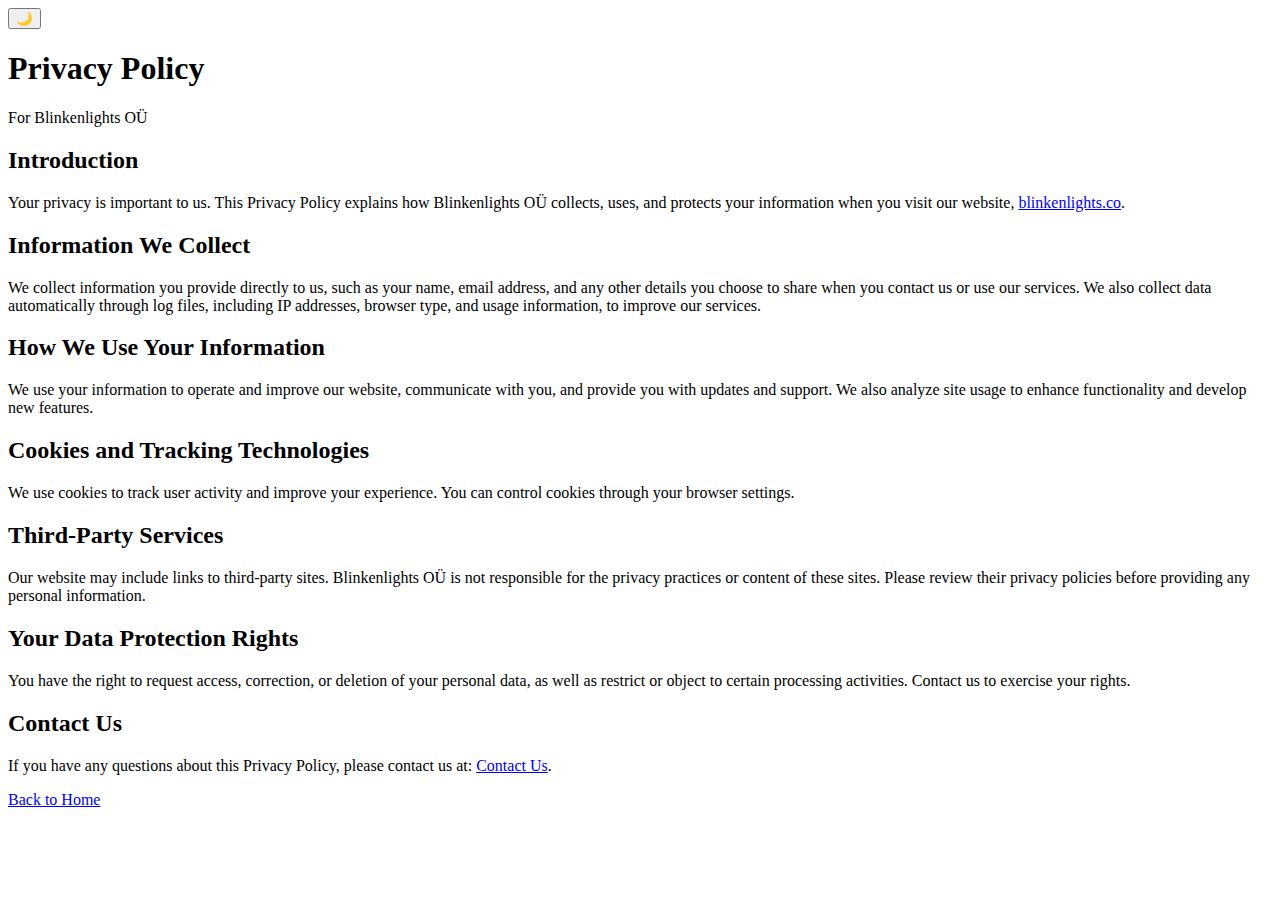
==== privacy-policy.html @ 3ae7c6b4 "Redesign." ====
<!doctype html>
<html lang="en">
  <head>
    <meta charset="UTF-8" />
    <meta name="viewport" content="width=device-width, initial-scale=1.0" />
    <title>Privacy Policy - Blinkenlights OÜ</title>
    <meta
      name="description"
      content="Learn how Blinkenlights OÜ collects, uses, and protects your personal information. Read our privacy policy to understand your rights and our practices."
    />
    <meta name="robots" content="noindex, nofollow" />
    <link rel="stylesheet" href="styles.css" />
  </head>
  <body>
    <div id="dark-mode-toggle">
      <button id="darkModeButton" onclick="toggleDarkMode()">
        <span id="darkModeIcon" class="icon">🌙</span>
      </button>
    </div>

    <header>
      <h1>Privacy Policy</h1>
      <p>For Blinkenlights OÜ</p>
    </header>

    <main>
      <section id="privacy-content">
        <h2>Introduction</h2>
        <p>
          Your privacy is important to us. This Privacy Policy explains how
          Blinkenlights OÜ collects, uses, and protects your information when
          you visit our website,
          <a href="https://blinkenlights.co">blinkenlights.co</a>.
        </p>

        <h2>Information We Collect</h2>
        <p>
          We collect information you provide directly to us, such as your name,
          email address, and any other details you choose to share when you
          contact us or use our services. We also collect data automatically
          through log files, including IP addresses, browser type, and usage
          information, to improve our services.
        </p>

        <h2>How We Use Your Information</h2>
        <p>
          We use your information to operate and improve our website,
          communicate with you, and provide you with updates and support. We
          also analyze site usage to enhance functionality and develop new
          features.
        </p>

        <h2>Cookies and Tracking Technologies</h2>
        <p>
          We use cookies to track user activity and improve your experience. You
          can control cookies through your browser settings.
        </p>

        <h2>Third-Party Services</h2>
        <p>
          Our website may include links to third-party sites. Blinkenlights OÜ
          is not responsible for the privacy practices or content of these
          sites. Please review their privacy policies before providing any
          personal information.
        </p>

        <h2>Your Data Protection Rights</h2>
        <p>
          You have the right to request access, correction, or deletion of your
          personal data, as well as restrict or object to certain processing
          activities. Contact us to exercise your rights.
        </p>

        <h2>Contact Us</h2>
        <p>
          If you have any questions about this Privacy Policy, please contact us
          at: <a href="#" onclick="showEmail()">Contact Us</a>.
        </p>
      </section>
    </main>

    <footer>
      <p><a href="index.html">Back to Home</a></p>
    </footer>

    <script>
      // Dark Mode Toggle
      function toggleDarkMode() {
        const body = document.body;
        const icon = document.getElementById("darkModeIcon");
        body.classList.toggle("dark-mode");

        if (body.classList.contains("dark-mode")) {
          icon.textContent = "☀️"; // Sun icon for dark mode
          localStorage.setItem("darkMode", "enabled");
        } else {
          icon.textContent = "🌙"; // Moon icon for light mode
          localStorage.setItem("darkMode", "disabled");
        }
      }

      // Initialize Dark Mode based on saved preference or OS setting
      (function () {
        const darkModePreference = localStorage.getItem("darkMode");
        const prefersDarkMode =
          window.matchMedia &&
          window.matchMedia("(prefers-color-scheme: dark)").matches;
        const body = document.body;
        const icon = document.getElementById("darkModeIcon");

        if (
          darkModePreference === "enabled" ||
          (!darkModePreference && prefersDarkMode)
        ) {
          body.classList.add("dark-mode");
          icon.textContent = "☀️"; // Sun icon
        } else {
          icon.textContent = "🌙"; // Moon icon
        }
      })();

      // Show email on click
      function showEmail() {
        alert("Contact me at: andreas@blinkenlights.co");
      }
    </script>
  </body>
</html>
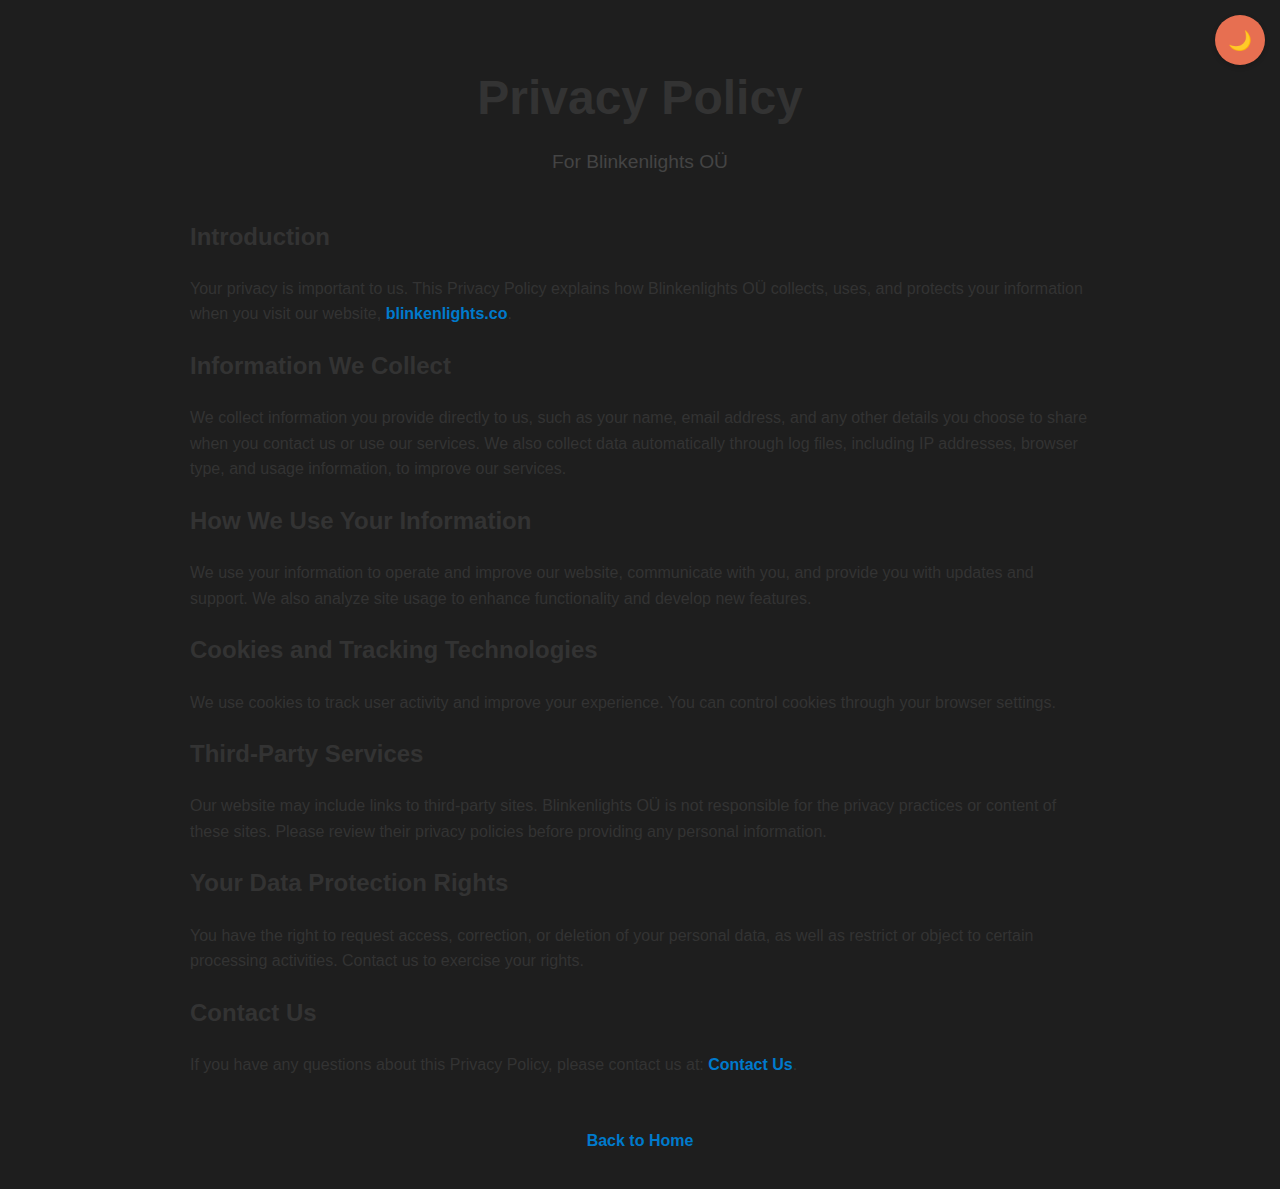
==== commit b5f3c29c: "Enhanced dark mode." ====
--- a/privacy-policy.html
+++ b/privacy-policy.html
@@ -10,10 +10,20 @@
     />
     <meta name="robots" content="noindex, nofollow" />
     <link rel="stylesheet" href="styles.css" />
+    <style>
+      body {
+        visibility: hidden;
+        background-color: #1e1e1e;
+      }
+    </style>
   </head>
   <body>
     <div id="dark-mode-toggle">
-      <button id="darkModeButton" onclick="toggleDarkMode()">
+      <button
+        id="darkModeButton"
+        aria-label="Toggle Dark Mode"
+        onclick="toggleDarkMode()"
+      >
         <span id="darkModeIcon" class="icon">🌙</span>
       </button>
     </div>
@@ -83,23 +93,7 @@
       <p><a href="index.html">Back to Home</a></p>
     </footer>
 
-    <script>
-      // Dark Mode Toggle
-      function toggleDarkMode() {
-        const body = document.body;
-        const icon = document.getElementById("darkModeIcon");
-        body.classList.toggle("dark-mode");
-
-        if (body.classList.contains("dark-mode")) {
-          icon.textContent = "☀️"; // Sun icon for dark mode
-          localStorage.setItem("darkMode", "enabled");
-        } else {
-          icon.textContent = "🌙"; // Moon icon for light mode
-          localStorage.setItem("darkMode", "disabled");
-        }
-      }
-
-      // Initialize Dark Mode based on saved preference or OS setting
+    <script defer>
       (function () {
         const darkModePreference = localStorage.getItem("darkMode");
         const prefersDarkMode =
@@ -113,13 +107,28 @@
           (!darkModePreference && prefersDarkMode)
         ) {
           body.classList.add("dark-mode");
-          icon.textContent = "☀️"; // Sun icon
+          icon.textContent = "☀️";
+          document.body.style.visibility = "visible";
         } else {
-          icon.textContent = "🌙"; // Moon icon
+          icon.textContent = "🌙";
+          document.body.style.visibility = "visible";
         }
       })();
 
-      // Show email on click
+      function toggleDarkMode() {
+        const body = document.body;
+        const icon = document.getElementById("darkModeIcon");
+        body.classList.toggle("dark-mode");
+
+        if (body.classList.contains("dark-mode")) {
+          icon.textContent = "☀️";
+          localStorage.setItem("darkMode", "enabled");
+        } else {
+          icon.textContent = "🌙";
+          localStorage.setItem("darkMode", "disabled");
+        }
+      }
+
       function showEmail() {
         alert("Contact me at: andreas@blinkenlights.co");
       }
--- a/styles.css
+++ b/styles.css
@@ -0,0 +1,120 @@
+/* styles.css */
+
+:root {
+  --background-color: #f0f0f0; /* Light neutral background */
+  --text-color: #333; /* Dark gray for text */
+  --accent-color: #444; /* Darker gray for accents */
+  --highlight-color: #007acc; /* Blue accent color for links and highlights */
+  --cta-color: #e76f51; /* Bold red-orange for call-to-actions */
+  --dark-background-color: #1e1e1e; /* Dark mode background */
+  --dark-text-color: #f0f0f0; /* Light gray for text in dark mode */
+  --font-family: "Montserrat", sans-serif; /* Modern, striking sans-serif font */
+  --header-font-family: "Raleway", sans-serif; /* Clean and bold font for headers */
+}
+
+body {
+  margin: 0;
+  font-family: var(--font-family);
+  background-color: var(--background-color);
+  color: var(--text-color);
+  line-height: 1.6;
+  padding: 20px;
+  transition:
+    background-color 0.3s,
+    color 0.3s;
+}
+
+header {
+  text-align: center;
+  margin: 40px 0;
+}
+
+header h1 {
+  font-family: var(--header-font-family);
+  font-size: 3em;
+  font-weight: 600;
+  margin: 0;
+  color: var(--text-color);
+}
+
+header p {
+  font-size: 1.2em;
+  color: var(--accent-color);
+  margin-top: 10px;
+}
+
+main {
+  max-width: 900px;
+  margin: 0 auto;
+}
+
+#about {
+  text-align: center;
+  margin: 20px 0;
+  font-size: 1.3em;
+  color: var(--text-color);
+}
+
+.grid {
+  display: grid;
+  grid-template-columns: repeat(auto-fit, minmax(250px, 1fr));
+  gap: 30px;
+  padding: 40px 0;
+}
+
+.service-item {
+  background-color: var(--background-color);
+  border: 2px solid var(--accent-color);
+  padding: 20px;
+  text-align: center;
+  transition: border-color 0.3s;
+}
+
+.service-item:hover {
+  border-color: var(--highlight-color);
+}
+
+footer {
+  text-align: center;
+  margin-top: 50px;
+  font-size: 1em;
+}
+
+a {
+  color: var(--highlight-color);
+  text-decoration: none;
+  font-weight: 600;
+}
+
+a:hover {
+  text-decoration: underline;
+}
+
+#dark-mode-toggle {
+  position: fixed;
+  top: 15px;
+  right: 15px;
+  z-index: 1000;
+}
+
+#dark-mode-toggle button {
+  background-color: var(--cta-color);
+  color: white;
+  border: none;
+  border-radius: 50%;
+  width: 50px;
+  height: 50px;
+  font-size: 1.2em;
+  cursor: pointer;
+  box-shadow: 0px 2px 5px rgba(0, 0, 0, 0.2);
+  transition: background-color 0.3s;
+}
+
+#dark-mode-toggle button:hover {
+  background-color: var(--highlight-color);
+}
+
+.dark-mode {
+  --background-color: var(--dark-background-color);
+  --text-color: var(--dark-text-color);
+}
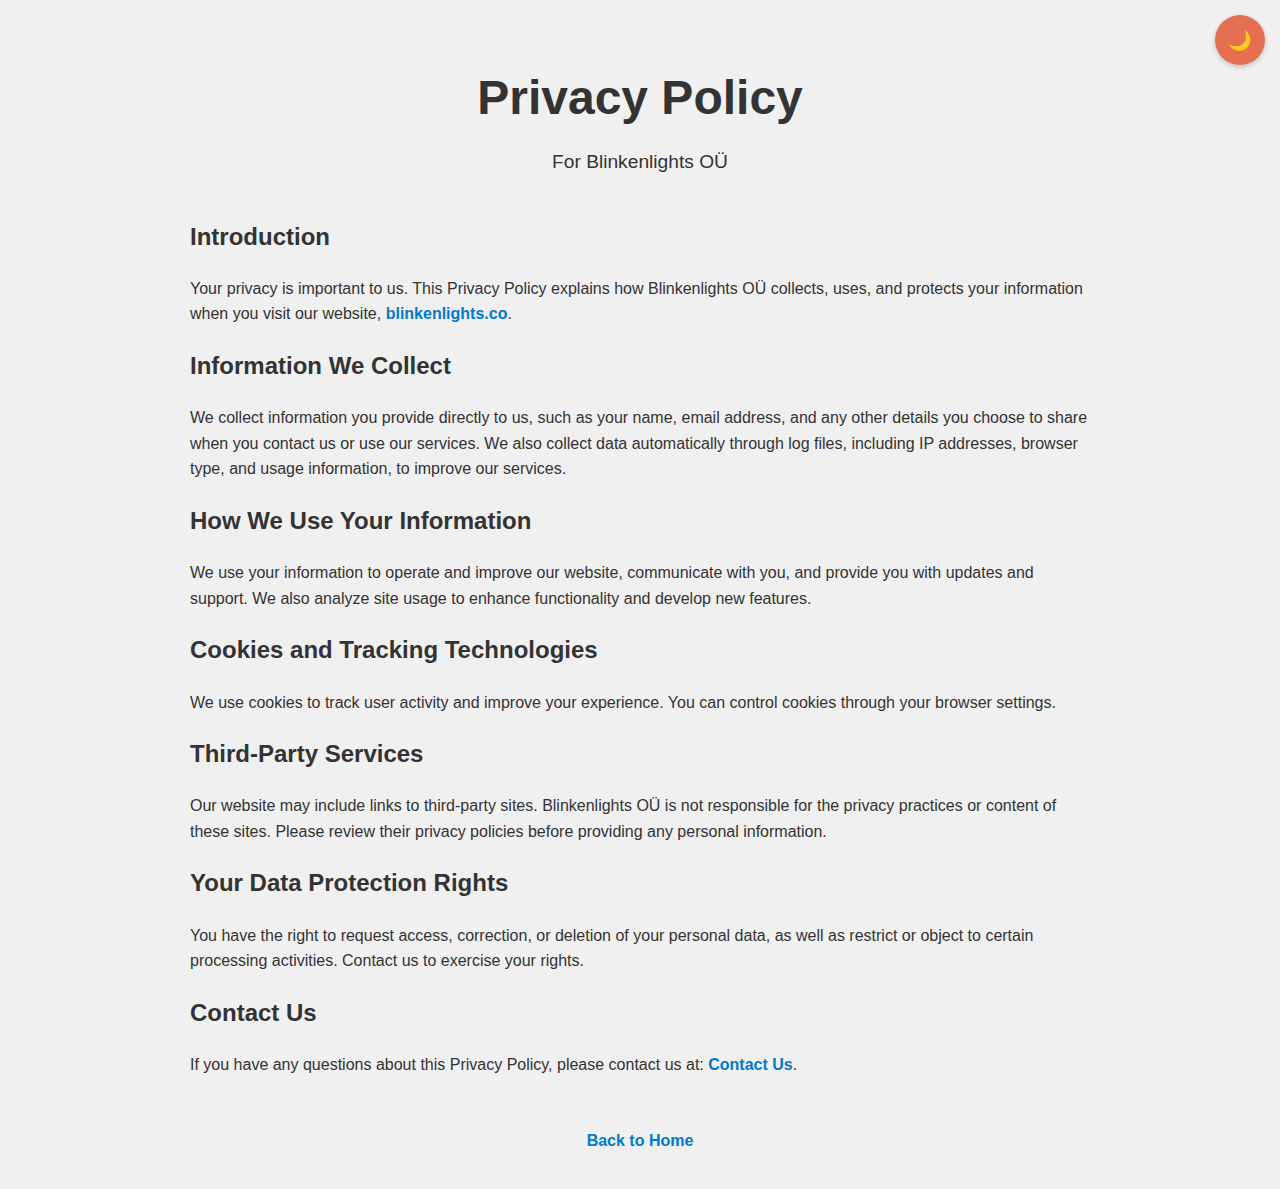
==== commit 05eaeed3: "Fixed dark mode bug." ====
--- a/privacy-policy.html
+++ b/privacy-policy.html
@@ -30,7 +30,7 @@
 
     <header>
       <h1>Privacy Policy</h1>
-      <p>For Blinkenlights OÜ</p>
+      <p id="subtitle">For Blinkenlights OÜ</p>
     </header>
 
     <main>
@@ -94,13 +94,14 @@
     </footer>
 
     <script defer>
-      (function () {
+      document.addEventListener("DOMContentLoaded", function () {
         const darkModePreference = localStorage.getItem("darkMode");
         const prefersDarkMode =
           window.matchMedia &&
           window.matchMedia("(prefers-color-scheme: dark)").matches;
         const body = document.body;
         const icon = document.getElementById("darkModeIcon");
+        const subtitle = document.getElementById("subtitle");
 
         if (
           darkModePreference === "enabled" ||
@@ -108,23 +109,30 @@
         ) {
           body.classList.add("dark-mode");
           icon.textContent = "☀️";
-          document.body.style.visibility = "visible";
+          subtitle.style.color = "#f0f0f0";
         } else {
           icon.textContent = "🌙";
-          document.body.style.visibility = "visible";
+          body.style.backgroundColor = "#f0f0f0";
+          subtitle.style.color = "#333";
         }
-      })();
+        document.body.style.visibility = "visible";
+      });
 
       function toggleDarkMode() {
         const body = document.body;
         const icon = document.getElementById("darkModeIcon");
+        const subtitle = document.getElementById("subtitle");
         body.classList.toggle("dark-mode");
 
         if (body.classList.contains("dark-mode")) {
           icon.textContent = "☀️";
+          subtitle.style.color = "#f0f0f0";
+          body.style.backgroundColor = "#1e1e1e";
           localStorage.setItem("darkMode", "enabled");
         } else {
           icon.textContent = "🌙";
+          subtitle.style.color = "#333";
+          body.style.backgroundColor = "#f0f0f0";
           localStorage.setItem("darkMode", "disabled");
         }
       }
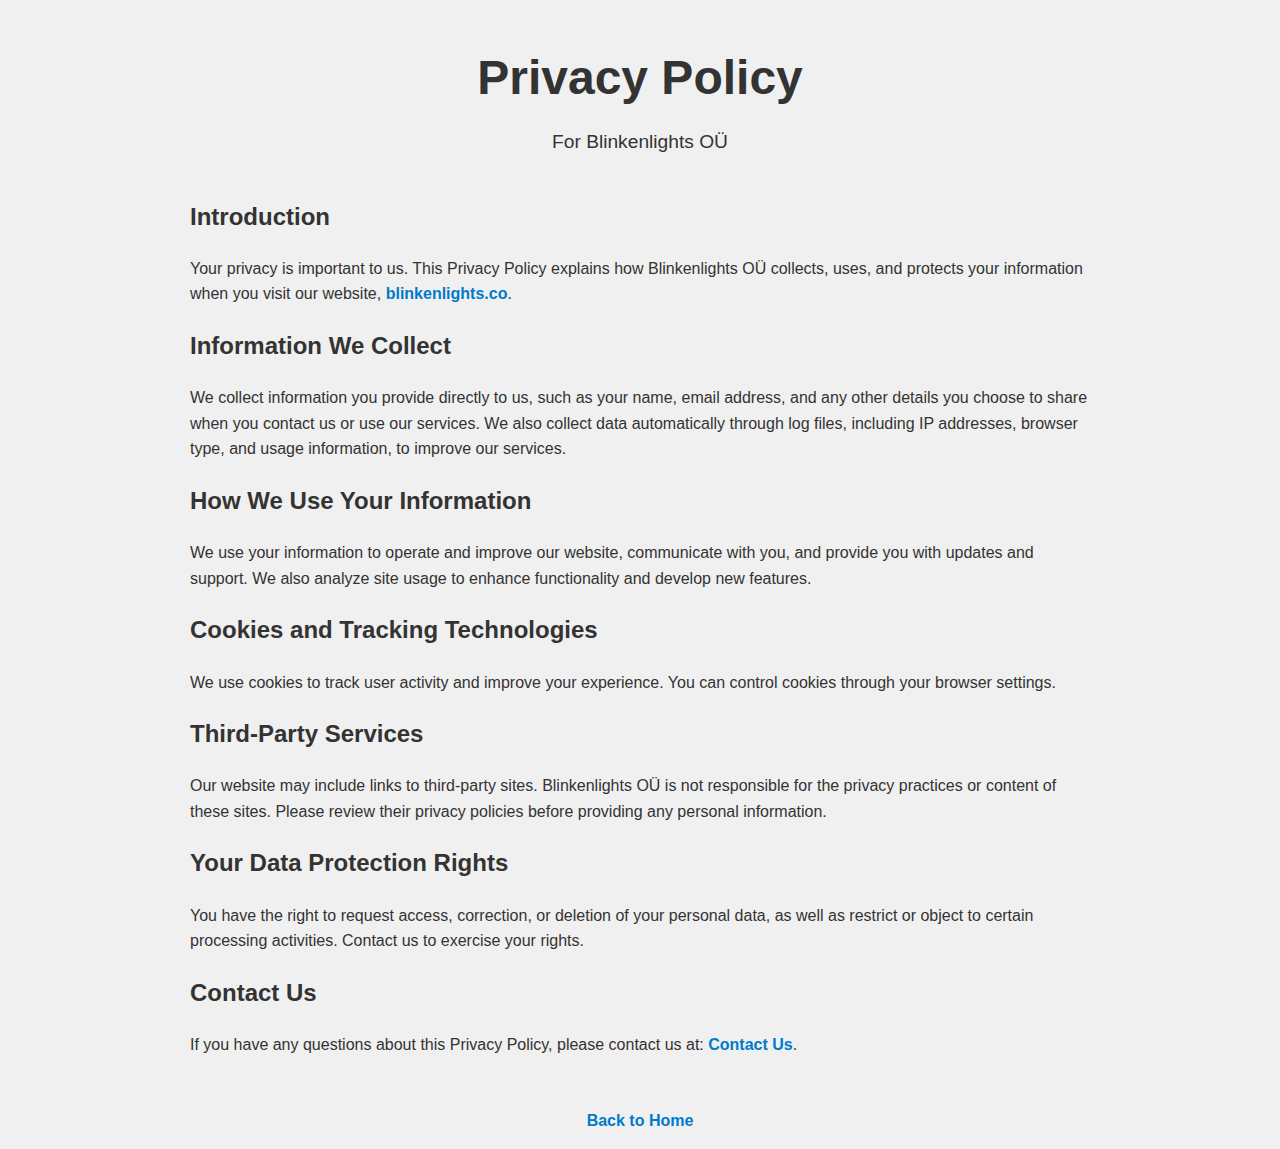
==== commit 4bcb453a: "Removed dark mode." ====
--- a/privacy-policy.html
+++ b/privacy-policy.html
@@ -12,22 +12,17 @@
     <link rel="stylesheet" href="styles.css" />
     <style>
       body {
-        visibility: hidden;
-        background-color: #1e1e1e;
+        background-color: #f0f0f0;
+        color: #333;
+        margin: 0;
+        padding: 0;
+      }
+      #subtitle {
+        color: #333;
       }
     </style>
   </head>
   <body>
-    <div id="dark-mode-toggle">
-      <button
-        id="darkModeButton"
-        aria-label="Toggle Dark Mode"
-        onclick="toggleDarkMode()"
-      >
-        <span id="darkModeIcon" class="icon">🌙</span>
-      </button>
-    </div>
-
     <header>
       <h1>Privacy Policy</h1>
       <p id="subtitle">For Blinkenlights OÜ</p>
@@ -93,50 +88,7 @@
       <p><a href="index.html">Back to Home</a></p>
     </footer>
 
-    <script defer>
-      document.addEventListener("DOMContentLoaded", function () {
-        const darkModePreference = localStorage.getItem("darkMode");
-        const prefersDarkMode =
-          window.matchMedia &&
-          window.matchMedia("(prefers-color-scheme: dark)").matches;
-        const body = document.body;
-        const icon = document.getElementById("darkModeIcon");
-        const subtitle = document.getElementById("subtitle");
-
-        if (
-          darkModePreference === "enabled" ||
-          (!darkModePreference && prefersDarkMode)
-        ) {
-          body.classList.add("dark-mode");
-          icon.textContent = "☀️";
-          subtitle.style.color = "#f0f0f0";
-        } else {
-          icon.textContent = "🌙";
-          body.style.backgroundColor = "#f0f0f0";
-          subtitle.style.color = "#333";
-        }
-        document.body.style.visibility = "visible";
-      });
-
-      function toggleDarkMode() {
-        const body = document.body;
-        const icon = document.getElementById("darkModeIcon");
-        const subtitle = document.getElementById("subtitle");
-        body.classList.toggle("dark-mode");
-
-        if (body.classList.contains("dark-mode")) {
-          icon.textContent = "☀️";
-          subtitle.style.color = "#f0f0f0";
-          body.style.backgroundColor = "#1e1e1e";
-          localStorage.setItem("darkMode", "enabled");
-        } else {
-          icon.textContent = "🌙";
-          subtitle.style.color = "#333";
-          body.style.backgroundColor = "#f0f0f0";
-          localStorage.setItem("darkMode", "disabled");
-        }
-      }
-
+    <script>
       function showEmail() {
         alert("Contact me at: andreas@blinkenlights.co");
       }
--- a/styles.css
+++ b/styles.css
@@ -1,13 +1,9 @@
-/* styles.css */
-
 :root {
   --background-color: #f0f0f0; /* Light neutral background */
   --text-color: #333; /* Dark gray for text */
   --accent-color: #444; /* Darker gray for accents */
   --highlight-color: #007acc; /* Blue accent color for links and highlights */
   --cta-color: #e76f51; /* Bold red-orange for call-to-actions */
-  --dark-background-color: #1e1e1e; /* Dark mode background */
-  --dark-text-color: #f0f0f0; /* Light gray for text in dark mode */
   --font-family: "Montserrat", sans-serif; /* Modern, striking sans-serif font */
   --header-font-family: "Raleway", sans-serif; /* Clean and bold font for headers */
 }
@@ -63,7 +59,7 @@
 }
 
 .service-item {
-  background-color: var(--background-color);
+  background-color: #fff;
   border: 2px solid var(--accent-color);
   padding: 20px;
   text-align: center;
@@ -89,32 +85,3 @@
 a:hover {
   text-decoration: underline;
 }
-
-#dark-mode-toggle {
-  position: fixed;
-  top: 15px;
-  right: 15px;
-  z-index: 1000;
-}
-
-#dark-mode-toggle button {
-  background-color: var(--cta-color);
-  color: white;
-  border: none;
-  border-radius: 50%;
-  width: 50px;
-  height: 50px;
-  font-size: 1.2em;
-  cursor: pointer;
-  box-shadow: 0px 2px 5px rgba(0, 0, 0, 0.2);
-  transition: background-color 0.3s;
-}
-
-#dark-mode-toggle button:hover {
-  background-color: var(--highlight-color);
-}
-
-.dark-mode {
-  --background-color: var(--dark-background-color);
-  --text-color: var(--dark-text-color);
-}
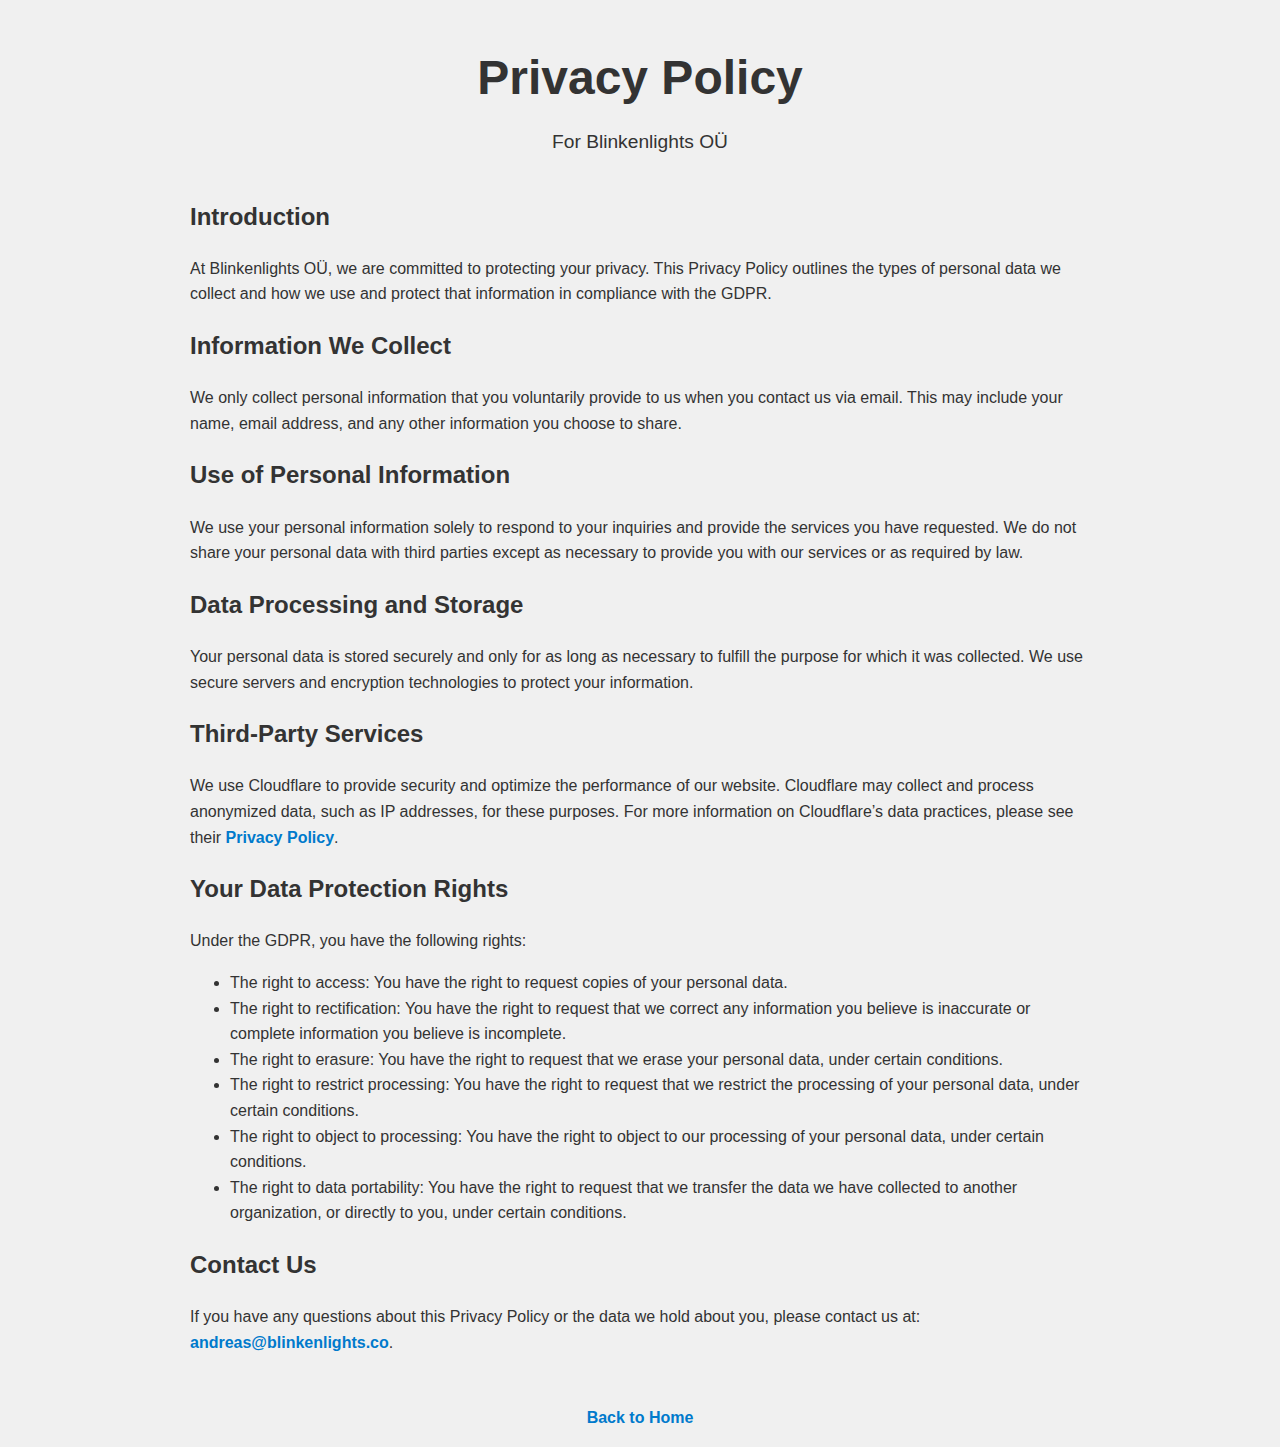
==== commit 30e31f7b: "Removed dark mode." ====
--- a/privacy-policy.html
+++ b/privacy-policy.html
@@ -32,54 +32,83 @@
       <section id="privacy-content">
         <h2>Introduction</h2>
         <p>
-          Your privacy is important to us. This Privacy Policy explains how
-          Blinkenlights OÜ collects, uses, and protects your information when
-          you visit our website,
-          <a href="https://blinkenlights.co">blinkenlights.co</a>.
+          At Blinkenlights OÜ, we are committed to protecting your privacy. This
+          Privacy Policy outlines the types of personal data we collect and how
+          we use and protect that information in compliance with the GDPR.
         </p>
 
         <h2>Information We Collect</h2>
         <p>
-          We collect information you provide directly to us, such as your name,
-          email address, and any other details you choose to share when you
-          contact us or use our services. We also collect data automatically
-          through log files, including IP addresses, browser type, and usage
-          information, to improve our services.
+          We only collect personal information that you voluntarily provide to
+          us when you contact us via email. This may include your name, email
+          address, and any other information you choose to share.
         </p>
 
-        <h2>How We Use Your Information</h2>
+        <h2>Use of Personal Information</h2>
         <p>
-          We use your information to operate and improve our website,
-          communicate with you, and provide you with updates and support. We
-          also analyze site usage to enhance functionality and develop new
-          features.
+          We use your personal information solely to respond to your inquiries
+          and provide the services you have requested. We do not share your
+          personal data with third parties except as necessary to provide you
+          with our services or as required by law.
         </p>
 
-        <h2>Cookies and Tracking Technologies</h2>
+        <h2>Data Processing and Storage</h2>
         <p>
-          We use cookies to track user activity and improve your experience. You
-          can control cookies through your browser settings.
+          Your personal data is stored securely and only for as long as
+          necessary to fulfill the purpose for which it was collected. We use
+          secure servers and encryption technologies to protect your
+          information.
         </p>
 
         <h2>Third-Party Services</h2>
         <p>
-          Our website may include links to third-party sites. Blinkenlights OÜ
-          is not responsible for the privacy practices or content of these
-          sites. Please review their privacy policies before providing any
-          personal information.
+          We use Cloudflare to provide security and optimize the performance of
+          our website. Cloudflare may collect and process anonymized data, such
+          as IP addresses, for these purposes. For more information on
+          Cloudflare’s data practices, please see their
+          <a href="https://www.cloudflare.com/privacypolicy/" target="_blank"
+            >Privacy Policy</a
+          >.
         </p>
 
         <h2>Your Data Protection Rights</h2>
-        <p>
-          You have the right to request access, correction, or deletion of your
-          personal data, as well as restrict or object to certain processing
-          activities. Contact us to exercise your rights.
-        </p>
+        <p>Under the GDPR, you have the following rights:</p>
+        <ul>
+          <li>
+            The right to access: You have the right to request copies of your
+            personal data.
+          </li>
+          <li>
+            The right to rectification: You have the right to request that we
+            correct any information you believe is inaccurate or complete
+            information you believe is incomplete.
+          </li>
+          <li>
+            The right to erasure: You have the right to request that we erase
+            your personal data, under certain conditions.
+          </li>
+          <li>
+            The right to restrict processing: You have the right to request that
+            we restrict the processing of your personal data, under certain
+            conditions.
+          </li>
+          <li>
+            The right to object to processing: You have the right to object to
+            our processing of your personal data, under certain conditions.
+          </li>
+          <li>
+            The right to data portability: You have the right to request that we
+            transfer the data we have collected to another organization, or
+            directly to you, under certain conditions.
+          </li>
+        </ul>
 
         <h2>Contact Us</h2>
         <p>
-          If you have any questions about this Privacy Policy, please contact us
-          at: <a href="#" onclick="showEmail()">Contact Us</a>.
+          If you have any questions about this Privacy Policy or the data we
+          hold about you, please contact us at:
+          <a href="mailto:andreas@blinkenlights.co">andreas@blinkenlights.co</a
+          >.
         </p>
       </section>
     </main>
@@ -87,11 +116,5 @@
     <footer>
       <p><a href="index.html">Back to Home</a></p>
     </footer>
-
-    <script>
-      function showEmail() {
-        alert("Contact me at: andreas@blinkenlights.co");
-      }
-    </script>
   </body>
 </html>
--- a/styles.css
+++ b/styles.css
@@ -15,9 +15,6 @@
   color: var(--text-color);
   line-height: 1.6;
   padding: 20px;
-  transition:
-    background-color 0.3s,
-    color 0.3s;
 }
 
 header {
